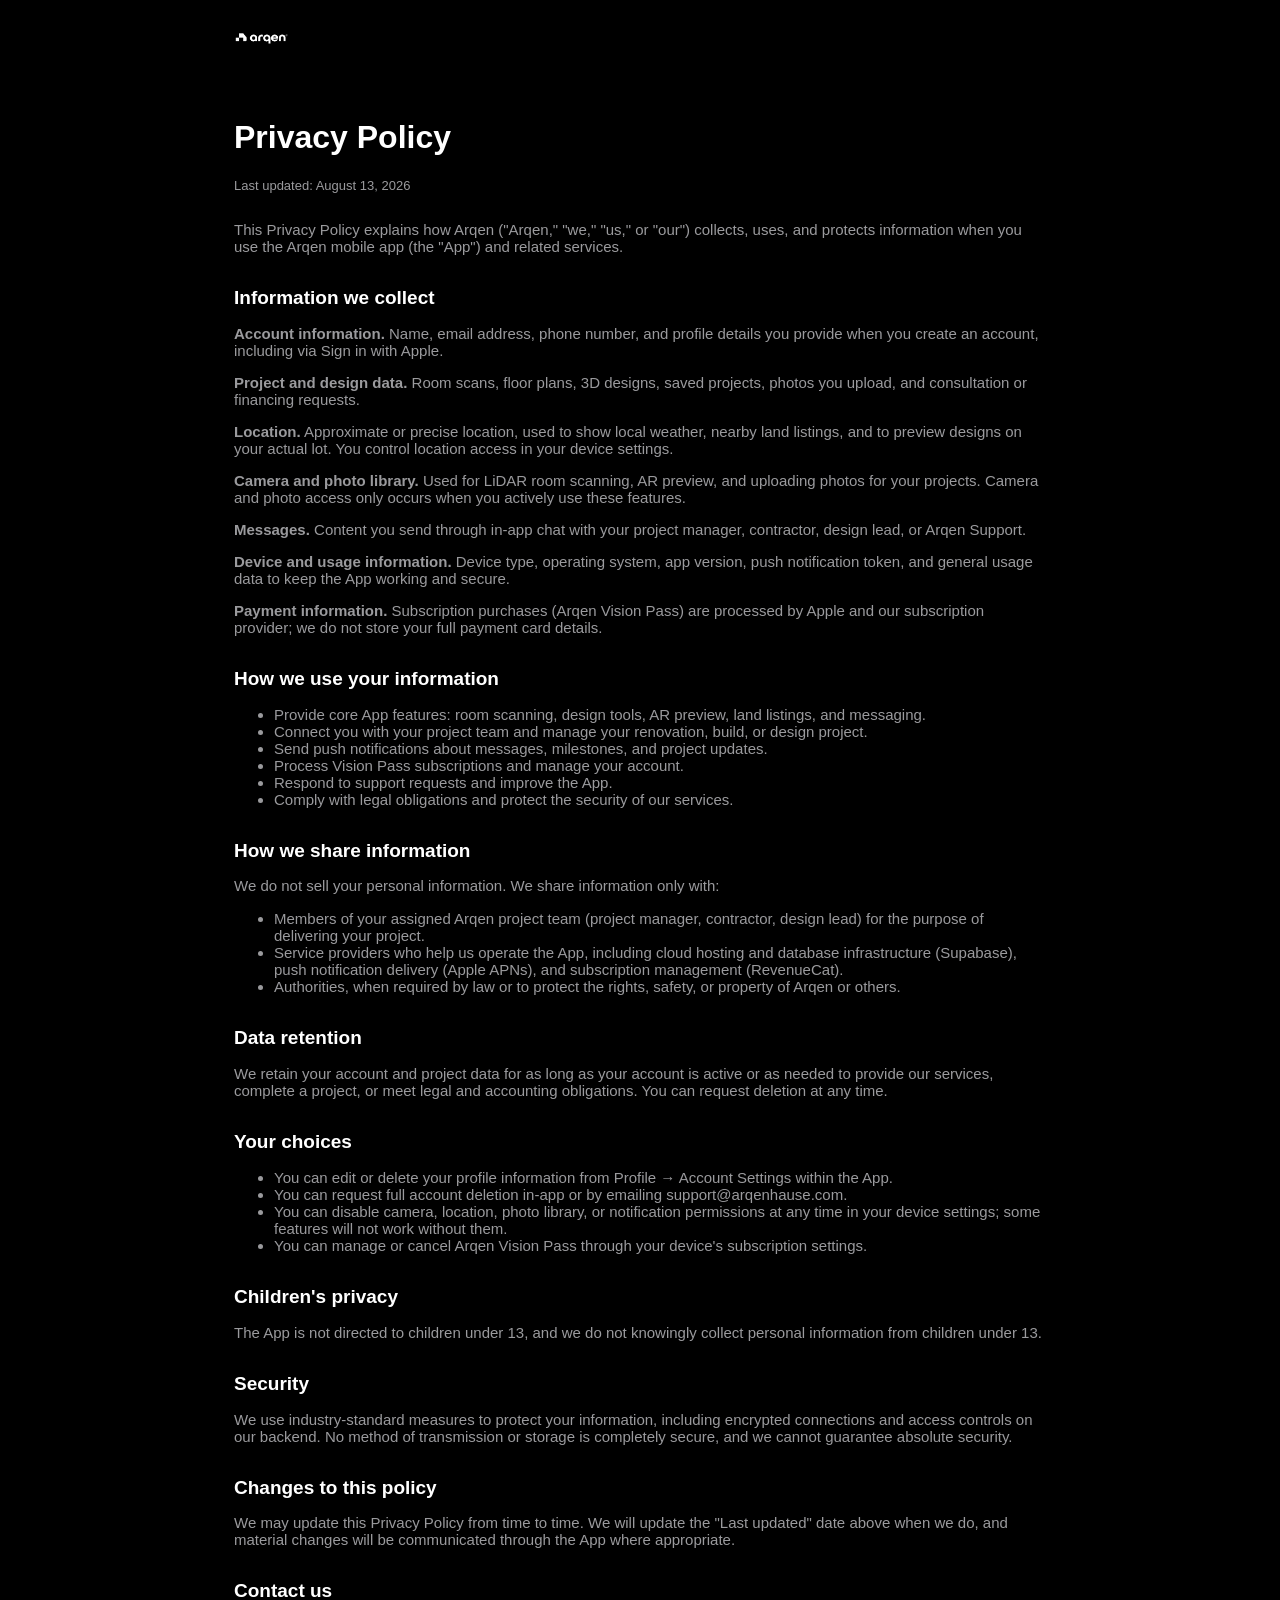
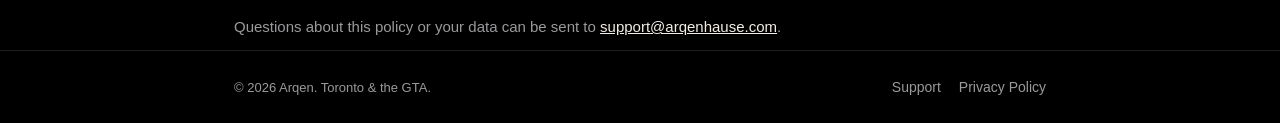
==== privacy.html @ 371ca5b9 "Arqen landing page: initial deploy" ====
<!DOCTYPE html>
<html lang="en">
<head>
<meta charset="UTF-8">
<meta name="viewport" content="width=device-width, initial-scale=1.0">
<title>Privacy Policy — Arqen</title>
<link rel="stylesheet" href="style.css">
</head>
<body>

<div class="wrap" style="padding-top:28px;">
  <img src="img/logo.png" alt="Arqen" style="height:18px;">
</div>

<div class="wrap doc">
  <h1>Privacy Policy</h1>
  <p class="updated">Last updated: August 13, 2026</p>

  <section>
    <p>This Privacy Policy explains how Arqen ("Arqen," "we," "us," or "our") collects, uses, and protects information when you use the Arqen mobile app (the "App") and related services.</p>
  </section>

  <section>
    <h2>Information we collect</h2>
    <p><strong>Account information.</strong> Name, email address, phone number, and profile details you provide when you create an account, including via Sign in with Apple.</p>
    <p><strong>Project and design data.</strong> Room scans, floor plans, 3D designs, saved projects, photos you upload, and consultation or financing requests.</p>
    <p><strong>Location.</strong> Approximate or precise location, used to show local weather, nearby land listings, and to preview designs on your actual lot. You control location access in your device settings.</p>
    <p><strong>Camera and photo library.</strong> Used for LiDAR room scanning, AR preview, and uploading photos for your projects. Camera and photo access only occurs when you actively use these features.</p>
    <p><strong>Messages.</strong> Content you send through in-app chat with your project manager, contractor, design lead, or Arqen Support.</p>
    <p><strong>Device and usage information.</strong> Device type, operating system, app version, push notification token, and general usage data to keep the App working and secure.</p>
    <p><strong>Payment information.</strong> Subscription purchases (Arqen Vision Pass) are processed by Apple and our subscription provider; we do not store your full payment card details.</p>
  </section>

  <section>
    <h2>How we use your information</h2>
    <ul>
      <li>Provide core App features: room scanning, design tools, AR preview, land listings, and messaging.</li>
      <li>Connect you with your project team and manage your renovation, build, or design project.</li>
      <li>Send push notifications about messages, milestones, and project updates.</li>
      <li>Process Vision Pass subscriptions and manage your account.</li>
      <li>Respond to support requests and improve the App.</li>
      <li>Comply with legal obligations and protect the security of our services.</li>
    </ul>
  </section>

  <section>
    <h2>How we share information</h2>
    <p>We do not sell your personal information. We share information only with:</p>
    <ul>
      <li>Members of your assigned Arqen project team (project manager, contractor, design lead) for the purpose of delivering your project.</li>
      <li>Service providers who help us operate the App, including cloud hosting and database infrastructure (Supabase), push notification delivery (Apple APNs), and subscription management (RevenueCat).</li>
      <li>Authorities, when required by law or to protect the rights, safety, or property of Arqen or others.</li>
    </ul>
  </section>

  <section>
    <h2>Data retention</h2>
    <p>We retain your account and project data for as long as your account is active or as needed to provide our services, complete a project, or meet legal and accounting obligations. You can request deletion at any time.</p>
  </section>

  <section>
    <h2>Your choices</h2>
    <ul>
      <li>You can edit or delete your profile information from Profile → Account Settings within the App.</li>
      <li>You can request full account deletion in-app or by emailing support@arqenhause.com.</li>
      <li>You can disable camera, location, photo library, or notification permissions at any time in your device settings; some features will not work without them.</li>
      <li>You can manage or cancel Arqen Vision Pass through your device's subscription settings.</li>
    </ul>
  </section>

  <section>
    <h2>Children's privacy</h2>
    <p>The App is not directed to children under 13, and we do not knowingly collect personal information from children under 13.</p>
  </section>

  <section>
    <h2>Security</h2>
    <p>We use industry-standard measures to protect your information, including encrypted connections and access controls on our backend. No method of transmission or storage is completely secure, and we cannot guarantee absolute security.</p>
  </section>

  <section>
    <h2>Changes to this policy</h2>
    <p>We may update this Privacy Policy from time to time. We will update the "Last updated" date above when we do, and material changes will be communicated through the App where appropriate.</p>
  </section>

  <section>
    <h2>Contact us</h2>
    <p>Questions about this policy or your data can be sent to <a href="mailto:support@arqenhause.com">support@arqenhause.com</a>.</p>
  </section>
</div>

<footer>
  <div class="wrap">
    <div class="muted">© 2026 Arqen. Toronto & the GTA.</div>
    <div class="links">
      <a href="/arqen/support.html">Support</a>
      <a href="/arqen/privacy.html">Privacy Policy</a>
    </div>
  </div>
</footer>

</body>
</html>
---- style.css ----
@import url('https://api.fontshare.com/v2/css?f[]=general-sans@400,500,600,700&display=swap');

:root {
  --black: #000000;
  --charcoal-1: #1c1c1e;
  --charcoal-2: #2c2c2e;
  --cream: #f2eee5;
  --white: #ffffff;
  --muted: #9a9a9d;
  --hairline: rgba(255,255,255,0.12);
}
* { box-sizing: border-box; }
html, body { margin: 0; padding: 0; }
html { scrollbar-width: none; -ms-overflow-style: none; }
html::-webkit-scrollbar { display: none; width: 0; height: 0; }
body {
  background: var(--black);
  color: var(--white);
  font-family: 'General Sans', -apple-system, BlinkMacSystemFont, sans-serif;
  font-weight: 400;
  -webkit-font-smoothing: antialiased;
  scrollbar-width: none;
}
body::-webkit-scrollbar { display: none; width: 0; height: 0; }
a { color: var(--white); }

.eyebrow {
  text-transform: uppercase;
  letter-spacing: 0.14em;
  font-size: 12px;
  color: var(--muted);
  font-weight: 500;
}

/* Top logo row */
.brandbar {
  position: fixed;
  top: 28px;
  left: 24px;
  z-index: 50;
}
.brandbar img { height: 32px; display: block; }

/* Hero */
.hero {
  position: relative;
  min-height: 100vh;
  width: 100%;
  overflow: hidden;
  display: flex;
  flex-direction: column;
  justify-content: flex-end;
}
.hero-bg {
  position: absolute;
  inset: 0;
  background-size: cover;
  background-position: center;
  z-index: 0;
}
.hero-bg::after {
  content: "";
  position: absolute;
  inset: 0;
  background: linear-gradient(to bottom, rgba(0,0,0,0.05) 30%, rgba(0,0,0,0.9) 100%);
}
.hero-content {
  position: relative;
  z-index: 2;
  padding: 0 24px 40px;
}
.hero h1 {
  font-size: 11vw;
  line-height: 1.05;
  letter-spacing: -0.01em;
  font-weight: 500;
  margin: 0 0 20px;
}
@media (min-width: 640px) {
  .hero h1 { font-size: 48px; }
}

.tags-row {
  display: flex;
  gap: 8px;
  flex-wrap: wrap;
  margin-bottom: 20px;
}
.tag {
  border: 1px solid var(--hairline);
  border-radius: 999px;
  padding: 8px 16px;
  font-size: 13px;
  color: var(--white);
  white-space: nowrap;
}

.hero p.sub {
  color: #d8d8d8;
  font-size: 16px;
  max-width: 420px;
  margin: 0 0 28px;
  font-weight: 400;
}

.btn {
  display: inline-flex;
  align-items: center;
  gap: 8px;
  padding: 15px 26px;
  border-radius: 999px;
  font-weight: 500;
  font-size: 15px;
  text-decoration: none;
}
.btn-primary { background: var(--cream); color: #14120e; }
.btn-primary:hover { opacity: 0.9; }

/* Bottom hairline info bar */
.infobar {
  border-top: 1px solid var(--hairline);
  margin-top: 32px;
  padding-top: 16px;
  display: flex;
  justify-content: space-between;
  align-items: center;
}
.infobar .eyebrow { font-size: 11px; }

footer {
  border-top: 1px solid var(--hairline);
  padding: 28px 0;
  background: var(--black);
}
footer .wrap { max-width: 860px; margin: 0 auto; padding: 0 24px; display: flex; justify-content: space-between; align-items: center; flex-wrap: wrap; gap: 12px; }
footer .links { display: flex; gap: 18px; font-size: 14px; }
footer .links a { color: var(--muted); text-decoration: none; }
footer .links a:hover { color: var(--white); }
footer .muted { color: var(--muted); font-size: 13px; }

/* Scroll fade-in */
.fade-up {
  opacity: 0;
  transform: translateY(18px);
  transition: opacity 0.7s ease, transform 0.7s ease;
}
.fade-up.in-view {
  opacity: 1;
  transform: translateY(0);
}

section.block { padding: 64px 0; }

/* Carousel */
.carousel {
  display: flex;
  gap: 12px;
  overflow-x: auto;
  padding: 0 24px;
  scroll-snap-type: x proximity;
  -webkit-overflow-scrolling: touch;
}
.carousel::-webkit-scrollbar { display: none; }
.carousel-card {
  position: relative;
  flex: 0 0 44%;
  aspect-ratio: 3/4;
  border-radius: 0;
  overflow: hidden;
  scroll-snap-align: start;
  background: linear-gradient(160deg, var(--charcoal-2) 0%, var(--charcoal-1) 60%, #101011 100%);
}
.carousel-card::after {
  content: "";
  position: absolute;
  inset: 0;
  background: linear-gradient(to bottom, rgba(0,0,0,0) 55%, rgba(0,0,0,0.75) 100%);
}
.carousel-card .cap {
  position: absolute;
  left: 12px; bottom: 12px; right: 12px;
  z-index: 2;
}
.carousel-card .cap .title {
  font-size: 15px;
  font-weight: 700;
  text-transform: uppercase;
  letter-spacing: 0.01em;
}

/* Copy block */
.block h2 {
  font-size: 26px;
  font-weight: 500;
  margin: 0 0 16px;
  max-width: 520px;
}
.block p {
  color: var(--muted);
  font-size: 15px;
  max-width: 480px;
  margin: 0 0 14px;
}

/* Quote */
.quote-block { padding: 64px 0; border-top: 1px solid var(--hairline); }
.quote-block blockquote {
  font-size: 30px;
  font-weight: 500;
  margin: 0 0 24px;
  max-width: 620px;
  line-height: 1.2;
}
.quote-meta {
  display: flex;
  gap: 24px;
  align-items: center;
  flex-wrap: wrap;
}
.quote-badge {
  border: 1px solid var(--hairline);
  border-radius: 999px;
  padding: 8px 16px;
  font-size: 13px;
  color: var(--muted);
}

/* Press marquee */
.press-row {
  display: flex;
  gap: 40px;
  overflow-x: auto;
  padding: 8px 24px 16px;
  -webkit-overflow-scrolling: touch;
}
.press-row::-webkit-scrollbar { display: none; }
.press-item {
  flex: 0 0 auto;
  color: rgba(255,255,255,0.42);
  font-size: 20px;
  white-space: nowrap;
  display: flex;
  align-items: center;
}
.press-item.serif { font-family: Georgia, 'Times New Roman', serif; font-weight: 700; }
.press-item.condensed { letter-spacing: 0.02em; font-weight: 700; }
.press-item.script { font-style: italic; font-weight: 500; }

/* Final CTA */
.final-cta { padding: 72px 0 96px; text-align: left; }

/* Floating quote button (mirrors the fixed logo, appears after scrolling past hero) */
.float-cta {
  position: fixed;
  top: 24px;
  right: 24px;
  z-index: 50;
  opacity: 0;
  transform: translateY(-8px);
  pointer-events: none;
  transition: opacity 0.35s ease, transform 0.35s ease;
  padding: 10px 18px;
  font-size: 13px;
}
.float-cta.show {
  opacity: 1;
  transform: translateY(0);
  pointer-events: auto;
}

/* Doc pages (support / privacy) keep readable on black for now */
.wrap { max-width: 860px; margin: 0 auto; padding: 0 24px; }
.doc { padding-top: 48px; }
.doc h1 { font-size: 32px; font-weight: 700; }
.doc h2 { font-size: 19px; font-weight: 600; margin-top: 32px; }
.doc p, .doc li { color: var(--muted); font-size: 15px; }
.doc .updated { color: var(--muted); font-size: 13px; margin-bottom: 28px; }
.doc a { color: var(--cream); }
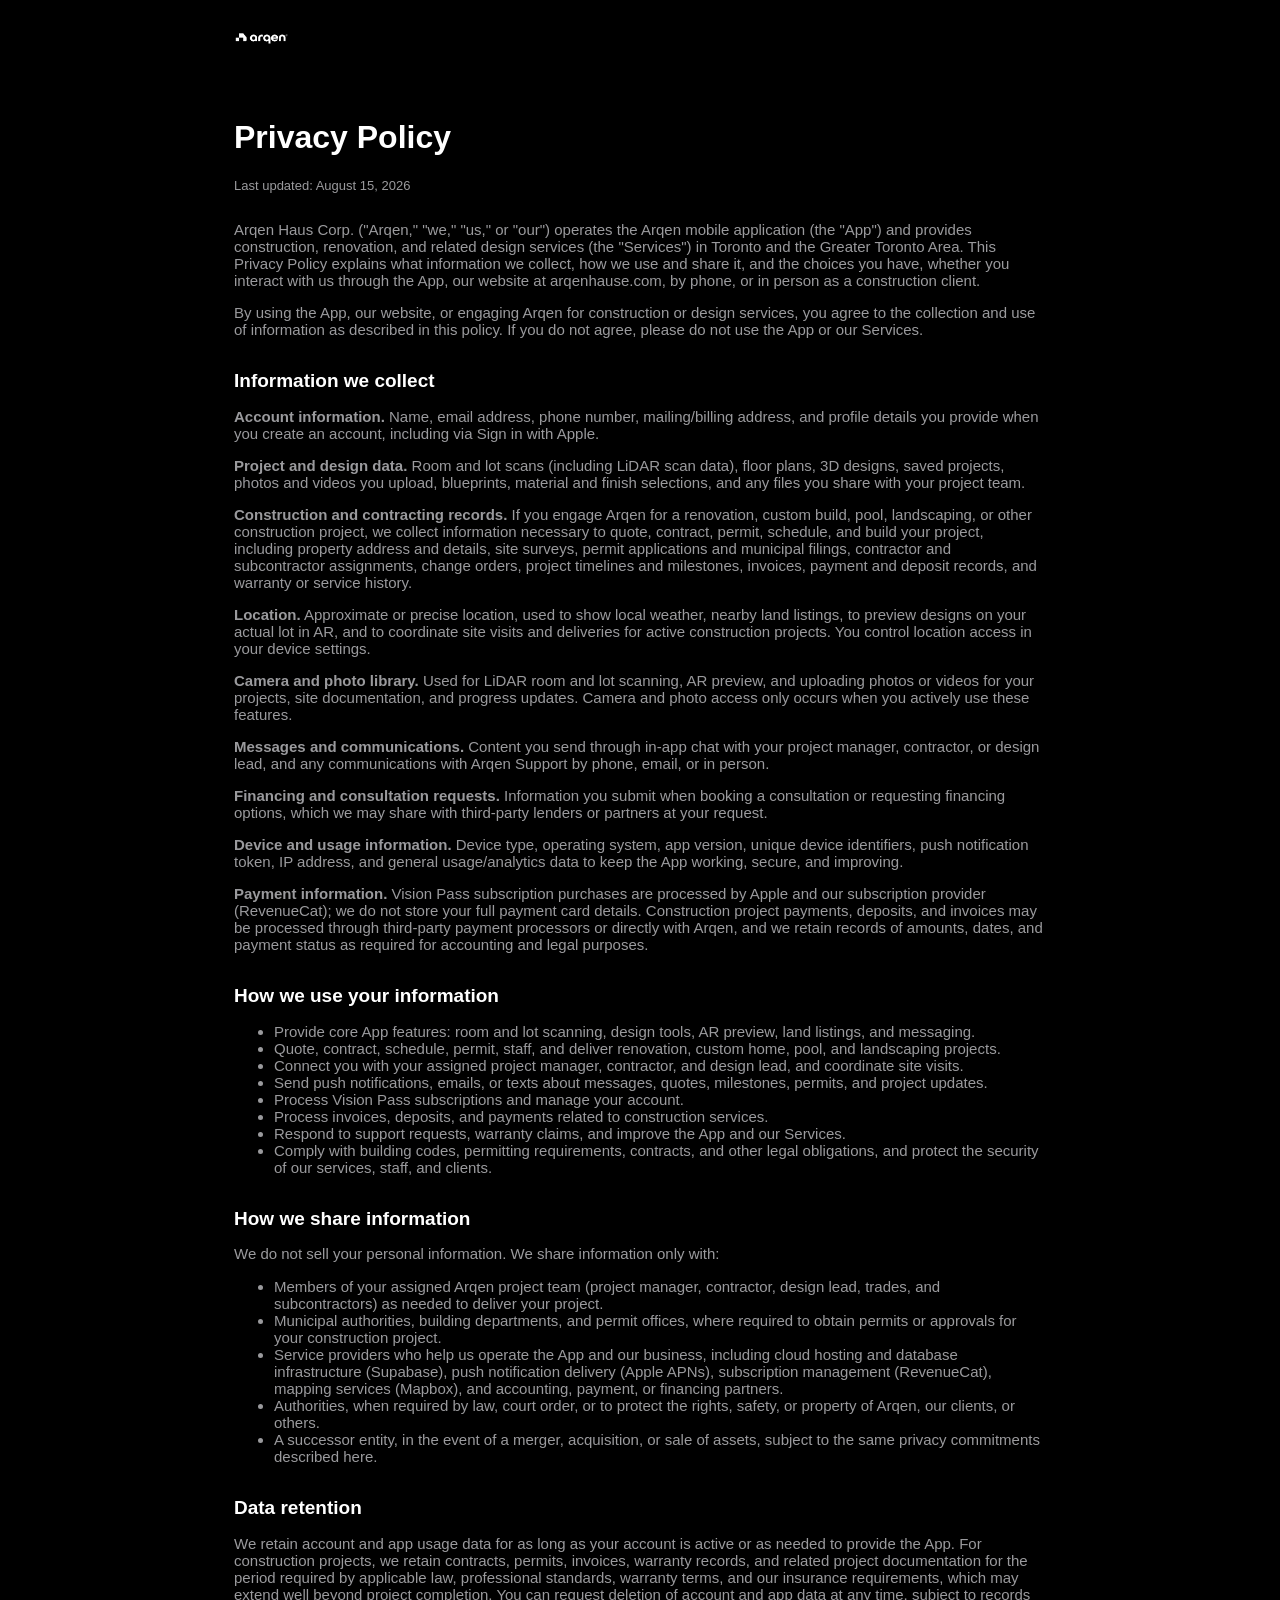
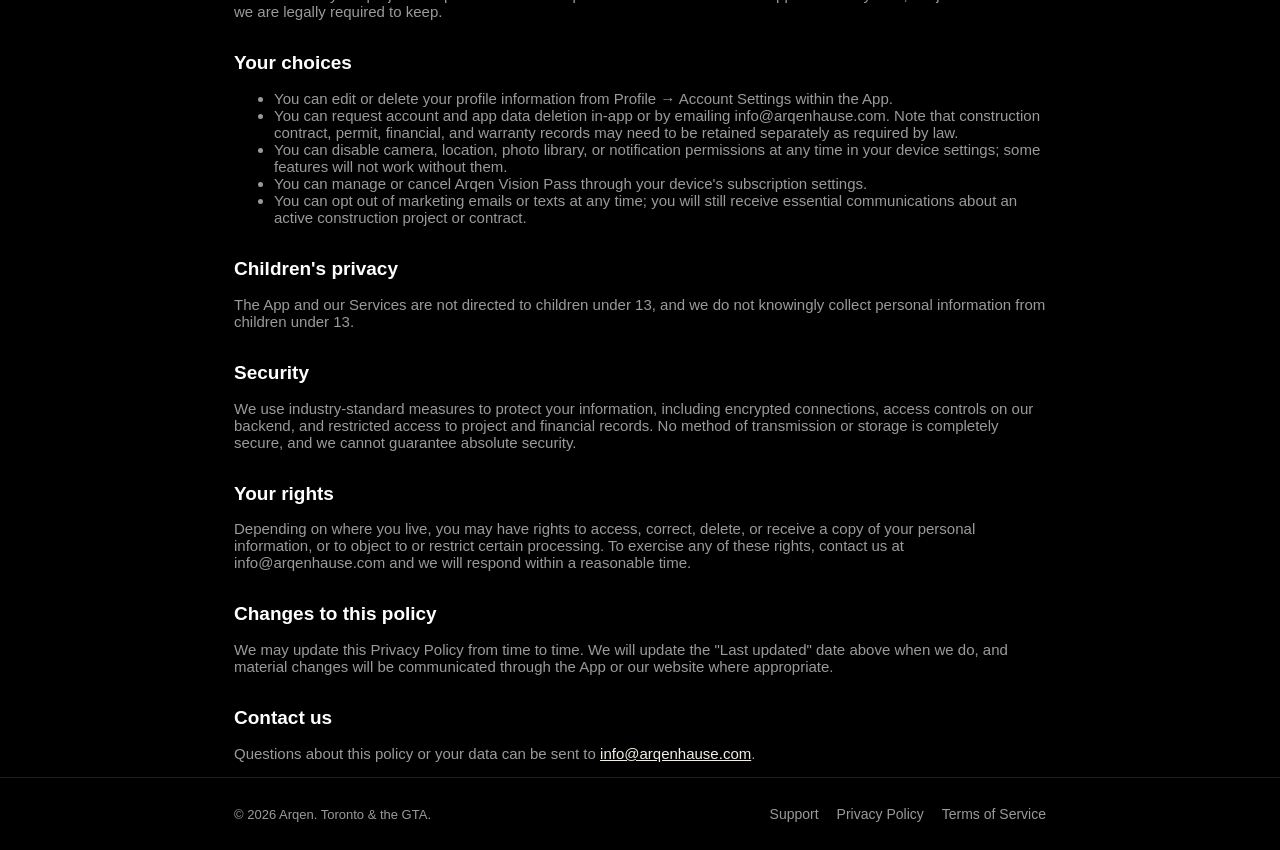
==== commit d9100998: "Add terms of service, rewrite privacy policy for construction services, fix support email and footer" ====
--- a/privacy.html
+++ b/privacy.html
@@ -14,32 +14,37 @@
 
 <div class="wrap doc">
   <h1>Privacy Policy</h1>
-  <p class="updated">Last updated: August 13, 2026</p>
+  <p class="updated">Last updated: August 15, 2026</p>
 
   <section>
-    <p>This Privacy Policy explains how Arqen ("Arqen," "we," "us," or "our") collects, uses, and protects information when you use the Arqen mobile app (the "App") and related services.</p>
+    <p>Arqen Haus Corp. ("Arqen," "we," "us," or "our") operates the Arqen mobile application (the "App") and provides construction, renovation, and related design services (the "Services") in Toronto and the Greater Toronto Area. This Privacy Policy explains what information we collect, how we use and share it, and the choices you have, whether you interact with us through the App, our website at arqenhause.com, by phone, or in person as a construction client.</p>
+    <p>By using the App, our website, or engaging Arqen for construction or design services, you agree to the collection and use of information as described in this policy. If you do not agree, please do not use the App or our Services.</p>
   </section>
 
   <section>
     <h2>Information we collect</h2>
-    <p><strong>Account information.</strong> Name, email address, phone number, and profile details you provide when you create an account, including via Sign in with Apple.</p>
-    <p><strong>Project and design data.</strong> Room scans, floor plans, 3D designs, saved projects, photos you upload, and consultation or financing requests.</p>
-    <p><strong>Location.</strong> Approximate or precise location, used to show local weather, nearby land listings, and to preview designs on your actual lot. You control location access in your device settings.</p>
-    <p><strong>Camera and photo library.</strong> Used for LiDAR room scanning, AR preview, and uploading photos for your projects. Camera and photo access only occurs when you actively use these features.</p>
-    <p><strong>Messages.</strong> Content you send through in-app chat with your project manager, contractor, design lead, or Arqen Support.</p>
-    <p><strong>Device and usage information.</strong> Device type, operating system, app version, push notification token, and general usage data to keep the App working and secure.</p>
-    <p><strong>Payment information.</strong> Subscription purchases (Arqen Vision Pass) are processed by Apple and our subscription provider; we do not store your full payment card details.</p>
+    <p><strong>Account information.</strong> Name, email address, phone number, mailing/billing address, and profile details you provide when you create an account, including via Sign in with Apple.</p>
+    <p><strong>Project and design data.</strong> Room and lot scans (including LiDAR scan data), floor plans, 3D designs, saved projects, photos and videos you upload, blueprints, material and finish selections, and any files you share with your project team.</p>
+    <p><strong>Construction and contracting records.</strong> If you engage Arqen for a renovation, custom build, pool, landscaping, or other construction project, we collect information necessary to quote, contract, permit, schedule, and build your project, including property address and details, site surveys, permit applications and municipal filings, contractor and subcontractor assignments, change orders, project timelines and milestones, invoices, payment and deposit records, and warranty or service history.</p>
+    <p><strong>Location.</strong> Approximate or precise location, used to show local weather, nearby land listings, to preview designs on your actual lot in AR, and to coordinate site visits and deliveries for active construction projects. You control location access in your device settings.</p>
+    <p><strong>Camera and photo library.</strong> Used for LiDAR room and lot scanning, AR preview, and uploading photos or videos for your projects, site documentation, and progress updates. Camera and photo access only occurs when you actively use these features.</p>
+    <p><strong>Messages and communications.</strong> Content you send through in-app chat with your project manager, contractor, or design lead, and any communications with Arqen Support by phone, email, or in person.</p>
+    <p><strong>Financing and consultation requests.</strong> Information you submit when booking a consultation or requesting financing options, which we may share with third-party lenders or partners at your request.</p>
+    <p><strong>Device and usage information.</strong> Device type, operating system, app version, unique device identifiers, push notification token, IP address, and general usage/analytics data to keep the App working, secure, and improving.</p>
+    <p><strong>Payment information.</strong> Vision Pass subscription purchases are processed by Apple and our subscription provider (RevenueCat); we do not store your full payment card details. Construction project payments, deposits, and invoices may be processed through third-party payment processors or directly with Arqen, and we retain records of amounts, dates, and payment status as required for accounting and legal purposes.</p>
   </section>
 
   <section>
     <h2>How we use your information</h2>
     <ul>
-      <li>Provide core App features: room scanning, design tools, AR preview, land listings, and messaging.</li>
-      <li>Connect you with your project team and manage your renovation, build, or design project.</li>
-      <li>Send push notifications about messages, milestones, and project updates.</li>
+      <li>Provide core App features: room and lot scanning, design tools, AR preview, land listings, and messaging.</li>
+      <li>Quote, contract, schedule, permit, staff, and deliver renovation, custom home, pool, and landscaping projects.</li>
+      <li>Connect you with your assigned project manager, contractor, and design lead, and coordinate site visits.</li>
+      <li>Send push notifications, emails, or texts about messages, quotes, milestones, permits, and project updates.</li>
       <li>Process Vision Pass subscriptions and manage your account.</li>
-      <li>Respond to support requests and improve the App.</li>
-      <li>Comply with legal obligations and protect the security of our services.</li>
+      <li>Process invoices, deposits, and payments related to construction services.</li>
+      <li>Respond to support requests, warranty claims, and improve the App and our Services.</li>
+      <li>Comply with building codes, permitting requirements, contracts, and other legal obligations, and protect the security of our services, staff, and clients.</li>
     </ul>
   </section>
 
@@ -47,45 +52,53 @@
     <h2>How we share information</h2>
     <p>We do not sell your personal information. We share information only with:</p>
     <ul>
-      <li>Members of your assigned Arqen project team (project manager, contractor, design lead) for the purpose of delivering your project.</li>
-      <li>Service providers who help us operate the App, including cloud hosting and database infrastructure (Supabase), push notification delivery (Apple APNs), and subscription management (RevenueCat).</li>
-      <li>Authorities, when required by law or to protect the rights, safety, or property of Arqen or others.</li>
+      <li>Members of your assigned Arqen project team (project manager, contractor, design lead, trades, and subcontractors) as needed to deliver your project.</li>
+      <li>Municipal authorities, building departments, and permit offices, where required to obtain permits or approvals for your construction project.</li>
+      <li>Service providers who help us operate the App and our business, including cloud hosting and database infrastructure (Supabase), push notification delivery (Apple APNs), subscription management (RevenueCat), mapping services (Mapbox), and accounting, payment, or financing partners.</li>
+      <li>Authorities, when required by law, court order, or to protect the rights, safety, or property of Arqen, our clients, or others.</li>
+      <li>A successor entity, in the event of a merger, acquisition, or sale of assets, subject to the same privacy commitments described here.</li>
     </ul>
   </section>
 
   <section>
     <h2>Data retention</h2>
-    <p>We retain your account and project data for as long as your account is active or as needed to provide our services, complete a project, or meet legal and accounting obligations. You can request deletion at any time.</p>
+    <p>We retain account and app usage data for as long as your account is active or as needed to provide the App. For construction projects, we retain contracts, permits, invoices, warranty records, and related project documentation for the period required by applicable law, professional standards, warranty terms, and our insurance requirements, which may extend well beyond project completion. You can request deletion of account and app data at any time, subject to records we are legally required to keep.</p>
   </section>
 
   <section>
     <h2>Your choices</h2>
     <ul>
       <li>You can edit or delete your profile information from Profile → Account Settings within the App.</li>
-      <li>You can request full account deletion in-app or by emailing support@arqenhause.com.</li>
+      <li>You can request account and app data deletion in-app or by emailing info@arqenhause.com. Note that construction contract, permit, financial, and warranty records may need to be retained separately as required by law.</li>
       <li>You can disable camera, location, photo library, or notification permissions at any time in your device settings; some features will not work without them.</li>
       <li>You can manage or cancel Arqen Vision Pass through your device's subscription settings.</li>
+      <li>You can opt out of marketing emails or texts at any time; you will still receive essential communications about an active construction project or contract.</li>
     </ul>
   </section>
 
   <section>
     <h2>Children's privacy</h2>
-    <p>The App is not directed to children under 13, and we do not knowingly collect personal information from children under 13.</p>
+    <p>The App and our Services are not directed to children under 13, and we do not knowingly collect personal information from children under 13.</p>
   </section>
 
   <section>
     <h2>Security</h2>
-    <p>We use industry-standard measures to protect your information, including encrypted connections and access controls on our backend. No method of transmission or storage is completely secure, and we cannot guarantee absolute security.</p>
+    <p>We use industry-standard measures to protect your information, including encrypted connections, access controls on our backend, and restricted access to project and financial records. No method of transmission or storage is completely secure, and we cannot guarantee absolute security.</p>
+  </section>
+
+  <section>
+    <h2>Your rights</h2>
+    <p>Depending on where you live, you may have rights to access, correct, delete, or receive a copy of your personal information, or to object to or restrict certain processing. To exercise any of these rights, contact us at info@arqenhause.com and we will respond within a reasonable time.</p>
   </section>
 
   <section>
     <h2>Changes to this policy</h2>
-    <p>We may update this Privacy Policy from time to time. We will update the "Last updated" date above when we do, and material changes will be communicated through the App where appropriate.</p>
+    <p>We may update this Privacy Policy from time to time. We will update the "Last updated" date above when we do, and material changes will be communicated through the App or our website where appropriate.</p>
   </section>
 
   <section>
     <h2>Contact us</h2>
-    <p>Questions about this policy or your data can be sent to <a href="mailto:support@arqenhause.com">support@arqenhause.com</a>.</p>
+    <p>Questions about this policy or your data can be sent to <a href="mailto:info@arqenhause.com">info@arqenhause.com</a>.</p>
   </section>
 </div>
 
@@ -93,8 +106,9 @@
   <div class="wrap">
     <div class="muted">© 2026 Arqen. Toronto & the GTA.</div>
     <div class="links">
-      <a href="/arqen/support.html">Support</a>
-      <a href="/arqen/privacy.html">Privacy Policy</a>
+      <a href="/support.html">Support</a>
+      <a href="/privacy.html">Privacy Policy</a>
+      <a href="/terms.html">Terms of Service</a>
     </div>
   </div>
 </footer>
--- a/style.css
+++ b/style.css
@@ -150,13 +150,17 @@
 }
 
 section.block { padding: 64px 0; }
+section.carousel-block { padding-top: 0; margin-top: -12px; }
 
 /* Carousel */
 .carousel {
   display: flex;
-  gap: 12px;
+  gap: 6px;
   overflow-x: auto;
-  padding: 0 24px;
+  max-width: 860px;
+  margin: 0 auto;
+  padding: 0 18px;
+  scroll-padding-inline: 18px;
   scroll-snap-type: x proximity;
   -webkit-overflow-scrolling: touch;
 }
@@ -164,7 +168,7 @@
 .carousel-card {
   position: relative;
   flex: 0 0 44%;
-  aspect-ratio: 3/4;
+  aspect-ratio: 3/5;
   border-radius: 0;
   overflow: hidden;
   scroll-snap-align: start;
@@ -182,10 +186,10 @@
   z-index: 2;
 }
 .carousel-card .cap .title {
-  font-size: 15px;
-  font-weight: 700;
+  font-size: 14px;
+  font-weight: 500;
   text-transform: uppercase;
-  letter-spacing: 0.01em;
+  letter-spacing: 0.04em;
 }
 
 /* Copy block */
@@ -225,26 +229,36 @@
   color: var(--muted);
 }
 
-/* Press marquee */
+/* Press marquee: slow, seamless auto-scroll, mirrors the app paywall */
+.press-marquee {
+  overflow: hidden;
+  padding: 8px 0 16px;
+  -webkit-mask-image: linear-gradient(to right, transparent, #000 40px, #000 calc(100% - 40px), transparent);
+  mask-image: linear-gradient(to right, transparent, #000 40px, #000 calc(100% - 40px), transparent);
+}
+.press-track {
+  display: flex;
+  width: max-content;
+  animation: press-scroll 30s linear infinite;
+}
+.press-marquee:hover .press-track { animation-play-state: paused; }
+@keyframes press-scroll {
+  from { transform: translateX(0); }
+  to { transform: translateX(-50%); }
+}
 .press-row {
   display: flex;
   gap: 40px;
-  overflow-x: auto;
-  padding: 8px 24px 16px;
-  -webkit-overflow-scrolling: touch;
-}
-.press-row::-webkit-scrollbar { display: none; }
+  flex: 0 0 auto;
+  padding: 0 20px;
+}
 .press-item {
   flex: 0 0 auto;
-  color: rgba(255,255,255,0.42);
-  font-size: 20px;
-  white-space: nowrap;
-  display: flex;
-  align-items: center;
-}
-.press-item.serif { font-family: Georgia, 'Times New Roman', serif; font-weight: 700; }
-.press-item.condensed { letter-spacing: 0.02em; font-weight: 700; }
-.press-item.script { font-style: italic; font-weight: 500; }
+  height: 24px;
+  width: auto;
+  opacity: 0.42;
+  display: block;
+}
 
 /* Final CTA */
 .final-cta { padding: 72px 0 96px; text-align: left; }
